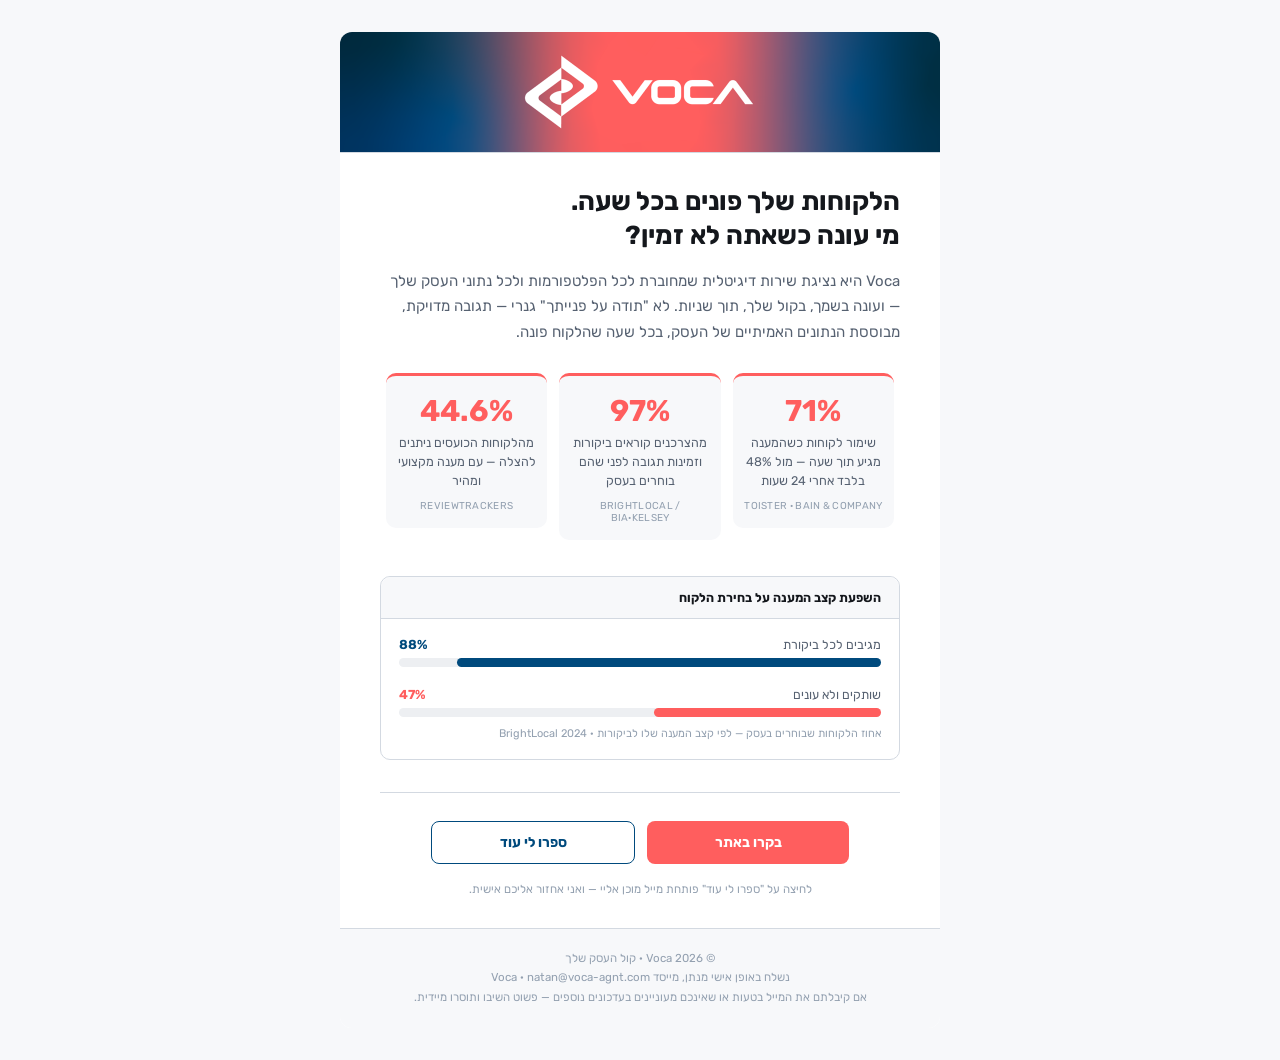
==== email/intro-email.html @ 7a6089db "Add intro email template with hero banner Co-Authored-By: Claude Sonnet 5 <noreply@anthropic.com>" ====
<!DOCTYPE html>
<html lang="he" dir="rtl" xmlns="http://www.w3.org/1999/xhtml" xmlns:v="urn:schemas-microsoft-com:vml" xmlns:o="urn:schemas-microsoft-com:office:office">
<head>
<meta charset="utf-8">
<meta name="viewport" content="width=device-width, initial-scale=1.0">
<meta http-equiv="X-UA-Compatible" content="IE=edge">
<title>Voca — הקול של כל עסק</title>
<!--[if mso]>
<style>
  table {border-collapse:collapse;}
  .fallback-font { font-family: Arial, sans-serif !important; }
</style>
<![endif]-->
<!--[if !mso]><!-->
<link rel="preconnect" href="https://fonts.googleapis.com">
<link rel="preconnect" href="https://fonts.gstatic.com" crossorigin>
<link rel="stylesheet" href="https://fonts.googleapis.com/css2?family=Rubik:wght@400;700&display=swap">
<!--<![endif]-->
<style>
  /* Email-safe reset. Many clients strip <style>, so every rule that matters
     is ALSO set inline below — this block is progressive enhancement only.
     Rubik loads where the client supports web fonts (Apple Mail, iOS, most
     Android); Gmail and Outlook desktop ignore it and fall back to Arial —
     that's a client limitation, not fixable from the HTML. */
  body, table, td { font-family: 'Rubik', Arial, Helvetica, sans-serif; }
  body { margin:0; padding:0; background:#F7F8FA; -webkit-text-size-adjust:100%; }
  img { border:0; display:block; }
  a { text-decoration:none; }
  @media only screen and (max-width:600px) {
    .container { width:100% !important; }
    .stack { display:block !important; width:100% !important; }
    .btn-cell { display:block !important; width:100% !important; padding:6px 0 !important; }
    .px { padding-left:20px !important; padding-right:20px !important; }
  }
</style>
</head>
<body style="margin:0; padding:0; background:#F7F8FA;">
<!-- Preheader (hidden preview text in inbox list) -->
<div style="display:none; max-height:0; overflow:hidden; mso-hide:all;">
  Voca עונה לכל לקוח, בכל שעה, בקול שלך — הנתונים שמוכיחים למה זה משנה.
</div>

<table role="presentation" width="100%" cellpadding="0" cellspacing="0" style="background:#F7F8FA;">
  <tr>
    <td align="center" style="padding:32px 16px;">

      <table role="presentation" class="container" width="600" cellpadding="0" cellspacing="0" style="width:600px; max-width:600px; background:#FFFFFF; border-radius:12px; overflow:hidden;">

        <!-- Header banner (replaces VOCA wordmark + tagline) -->
        <tr>
          <td align="center" valign="middle" height="120" style="height:120px; background:#004A7D; border-bottom:1px solid #D3D9E1;">
            <img src="hero-image.png" width="600" height="120" alt="Voca - קול העסק שלך" style="display:block; width:600px; height:120px; max-width:100%;">
          </td>
        </tr>

        <!-- Hero -->
        <tr>
          <td class="px" style="padding:32px 40px 8px;">
            <h1 style="margin:0; font-family:'Rubik',Arial,Helvetica,sans-serif; font-size:26px; line-height:1.3; font-weight:700; color:#14171C; text-align:right;">
              הלקוחות שלך פונים בכל שעה.<br>מי עונה כשאתה לא זמין?
            </h1>
          </td>
        </tr>
        <tr>
          <td class="px" style="padding:8px 40px 0;">
            <p style="margin:0; font-family:'Rubik',Arial,Helvetica,sans-serif; font-size:15px; line-height:1.7; color:#566171; text-align:right;">
              ‏Voca היא נציגת שירות דיגיטלית שמחוברת לכל הפלטפורמות ולכל נתוני העסק שלך — ועונה בשמך, בקול שלך, תוך שניות. לא "תודה על פנייתך" גנרי — תגובה מדויקת, מבוססת הנתונים האמיתיים של העסק, בכל שעה שהלקוח פונה.
            </p>
          </td>
        </tr>

        <!-- Stat strip -->
        <tr>
          <td class="px" style="padding:28px 40px 4px;">
            <table role="presentation" width="100%" cellpadding="0" cellspacing="0">
              <tr>
                <td class="stack" width="33%" valign="top" style="padding:0 6px 12px;">
                  <table role="presentation" width="100%" cellpadding="0" cellspacing="0">
                    <tr><td align="center" style="background:#F7F8FA; border-top:3px solid #FF5E5E; border-radius:10px; padding:20px 10px 16px;">
                      <div style="font-family:'Rubik',Arial,Helvetica,sans-serif; font-size:30px; font-weight:700; color:#FF5E5E; line-height:1;">71%</div>
                      <div style="font-family:'Rubik',Arial,Helvetica,sans-serif; font-size:12.5px; color:#566171; margin-top:8px; line-height:1.5;">שימור לקוחות כשהמענה מגיע תוך שעה — מול 48% בלבד אחרי 24 שעות</div>
                      <div style="font-family:'Rubik',Arial,Helvetica,sans-serif; font-size:10px; color:#93A0B0; margin-top:10px; letter-spacing:0.3px; text-transform:uppercase;">Toister · Bain &amp; Company</div>
                    </td></tr>
                  </table>
                </td>
                <td class="stack" width="33%" valign="top" style="padding:0 6px 12px;">
                  <table role="presentation" width="100%" cellpadding="0" cellspacing="0">
                    <tr><td align="center" style="background:#F7F8FA; border-top:3px solid #FF5E5E; border-radius:10px; padding:20px 10px 16px;">
                      <div style="font-family:'Rubik',Arial,Helvetica,sans-serif; font-size:30px; font-weight:700; color:#FF5E5E; line-height:1;">97%</div>
                      <div style="font-family:'Rubik',Arial,Helvetica,sans-serif; font-size:12.5px; color:#566171; margin-top:8px; line-height:1.5;">מהצרכנים קוראים ביקורות וזמינות תגובה לפני שהם בוחרים בעסק</div>
                      <div style="font-family:'Rubik',Arial,Helvetica,sans-serif; font-size:10px; color:#93A0B0; margin-top:10px; letter-spacing:0.3px; text-transform:uppercase;">BrightLocal / BIA·Kelsey</div>
                    </td></tr>
                  </table>
                </td>
                <td class="stack" width="33%" valign="top" style="padding:0 6px 12px;">
                  <table role="presentation" width="100%" cellpadding="0" cellspacing="0">
                    <tr><td align="center" style="background:#F7F8FA; border-top:3px solid #FF5E5E; border-radius:10px; padding:20px 10px 16px;">
                      <div style="font-family:'Rubik',Arial,Helvetica,sans-serif; font-size:30px; font-weight:700; color:#FF5E5E; line-height:1;">44.6%</div>
                      <div style="font-family:'Rubik',Arial,Helvetica,sans-serif; font-size:12.5px; color:#566171; margin-top:8px; line-height:1.5;">מהלקוחות הכועסים ניתנים להצלה — עם מענה מקצועי ומהיר</div>
                      <div style="font-family:'Rubik',Arial,Helvetica,sans-serif; font-size:10px; color:#93A0B0; margin-top:10px; letter-spacing:0.3px; text-transform:uppercase;">ReviewTrackers</div>
                    </td></tr>
                  </table>
                </td>
              </tr>
            </table>
          </td>
        </tr>

        <!-- Dashboard-style research panel -->
        <tr>
          <td class="px" style="padding:20px 40px 4px;">
            <table role="presentation" width="100%" cellpadding="0" cellspacing="0" style="border:1px solid #D3D9E1; border-radius:10px;">
              <tr>
                <td align="right" style="padding:13px 18px; border-bottom:1px solid #D3D9E1; background:#F7F8FA; border-radius:10px 10px 0 0; font-family:'Rubik',Arial,Helvetica,sans-serif; font-size:12.5px; font-weight:700; color:#14171C;">השפעת קצב המענה על בחירת הלקוח</td>
              </tr>
              <tr>
                <td style="padding:18px 18px 6px;">
                  <table role="presentation" width="100%" cellpadding="0" cellspacing="0">
                    <tr>
                      <td align="right" style="font-family:'Rubik',Arial,Helvetica,sans-serif; font-size:12.5px; color:#566171; padding-bottom:6px;">מגיבים לכל ביקורת</td>
                      <td align="left" style="font-family:'Rubik',Arial,Helvetica,sans-serif; font-size:13px; font-weight:700; color:#004A7D; padding-bottom:6px; white-space:nowrap;">88%</td>
                    </tr>
                  </table>
                  <table role="presentation" width="100%" cellpadding="0" cellspacing="0" style="background:#EDEFF2; border-radius:5px;">
                    <tr>
                      <td width="88%" style="background:#004A7D; border-radius:5px; font-size:1px; line-height:9px;">&nbsp;</td>
                      <td style="font-size:1px; line-height:9px;">&nbsp;</td>
                    </tr>
                  </table>
                </td>
              </tr>
              <tr>
                <td style="padding:14px 18px 8px;">
                  <table role="presentation" width="100%" cellpadding="0" cellspacing="0">
                    <tr>
                      <td align="right" style="font-family:'Rubik',Arial,Helvetica,sans-serif; font-size:12.5px; color:#566171; padding-bottom:6px;">שותקים ולא עונים</td>
                      <td align="left" style="font-family:'Rubik',Arial,Helvetica,sans-serif; font-size:13px; font-weight:700; color:#FF5E5E; padding-bottom:6px; white-space:nowrap;">47%</td>
                    </tr>
                  </table>
                  <table role="presentation" width="100%" cellpadding="0" cellspacing="0" style="background:#EDEFF2; border-radius:5px;">
                    <tr>
                      <td width="47%" style="background:#FF5E5E; border-radius:5px; font-size:1px; line-height:9px;">&nbsp;</td>
                      <td style="font-size:1px; line-height:9px;">&nbsp;</td>
                    </tr>
                  </table>
                </td>
              </tr>
              <tr>
                <td style="padding:0 18px 16px;">
                  <div style="font-family:'Rubik',Arial,Helvetica,sans-serif; font-size:11px; color:#93A0B0; line-height:1.6;">אחוז הלקוחות שבוחרים בעסק — לפי קצב המענה שלו לביקורות · BrightLocal 2024</div>
                </td>
              </tr>
            </table>
          </td>
        </tr>

        <!-- Divider -->
        <tr><td style="padding:28px 40px 0;"><div style="border-top:1px solid #D3D9E1;"></div></td></tr>

        <!-- CTA buttons -->
        <tr>
          <td class="px" align="center" style="padding:28px 40px 8px;">
            <table role="presentation" cellpadding="0" cellspacing="0">
              <tr>
                <td class="btn-cell" style="padding:0 6px;">
                  <a href="https://voca-agnt.com" target="_blank"
                     style="display:inline-block; min-width:150px; text-align:center; background:#FF5E5E; color:#FFFFFF; font-family:'Rubik',Arial,Helvetica,sans-serif; font-size:14px; font-weight:700; padding:13px 26px; border-radius:8px;">
                    בקרו באתר
                  </a>
                </td>
                <td class="btn-cell" style="padding:0 6px;">
                  <a href="mailto:natan@voca-agnt.com?subject=%D7%9E%D7%A2%D7%95%D7%A0%D7%99%D7%99%D7%9F%20%D7%9C%D7%A9%D7%9E%D7%95%D7%A2%20%D7%A2%D7%95%D7%93%20%D7%A2%D7%9C%20Voca&amp;body=%D7%94%D7%99%D7%99%20%D7%A0%D7%AA%D7%9F%2C%0D%0A%0D%0A%D7%A8%D7%90%D7%99%D7%AA%D7%99%20%D7%90%D7%AA%20%D7%94%D7%9E%D7%99%D7%99%D7%9C%20%D7%A2%D7%9C%20Voca%20%D7%95%D7%90%D7%A9%D7%9E%D7%97%20%D7%9C%D7%A9%D7%9E%D7%95%D7%A2%20%D7%A2%D7%95%D7%93%20%D7%A4%D7%A8%D7%98%D7%99%D7%9D.%0D%0A%0D%0A%D7%AA%D7%95%D7%93%D7%94%21"
                     target="_blank"
                     style="display:inline-block; min-width:150px; text-align:center; background:#FFFFFF; color:#004A7D; font-family:'Rubik',Arial,Helvetica,sans-serif; font-size:14px; font-weight:700; padding:12px 26px; border-radius:8px; border:1px solid #004A7D;">
                    ספרו לי עוד
                  </a>
                </td>
              </tr>
            </table>
          </td>
        </tr>
        <tr>
          <td align="center" style="padding:10px 40px 32px;">
            <div style="font-family:'Rubik',Arial,Helvetica,sans-serif; font-size:11.5px; color:#93A0B0;">לחיצה על "ספרו לי עוד" פותחת מייל מוכן אליי — ואני אחזור אליכם אישית.</div>
          </td>
        </tr>

        <!-- Footer -->
        <tr>
          <td align="center" style="background:#F7F8FA; padding:20px 24px; border-top:1px solid #D3D9E1;">
            <div style="font-family:'Rubik',Arial,Helvetica,sans-serif; font-size:11.5px; color:#93A0B0; line-height:1.7;">
              © 2026 Voca · קול העסק שלך<br>
              נשלח באופן אישי מנתן, מייסד Voca · natan@voca-agnt.com<br>
              אם קיבלתם את המייל בטעות או שאינכם מעוניינים בעדכונים נוספים — פשוט השיבו ותוסרו מיידית.
            </div>
          </td>
        </tr>

      </table>
    </td>
  </tr>
</table>
</body>
</html>
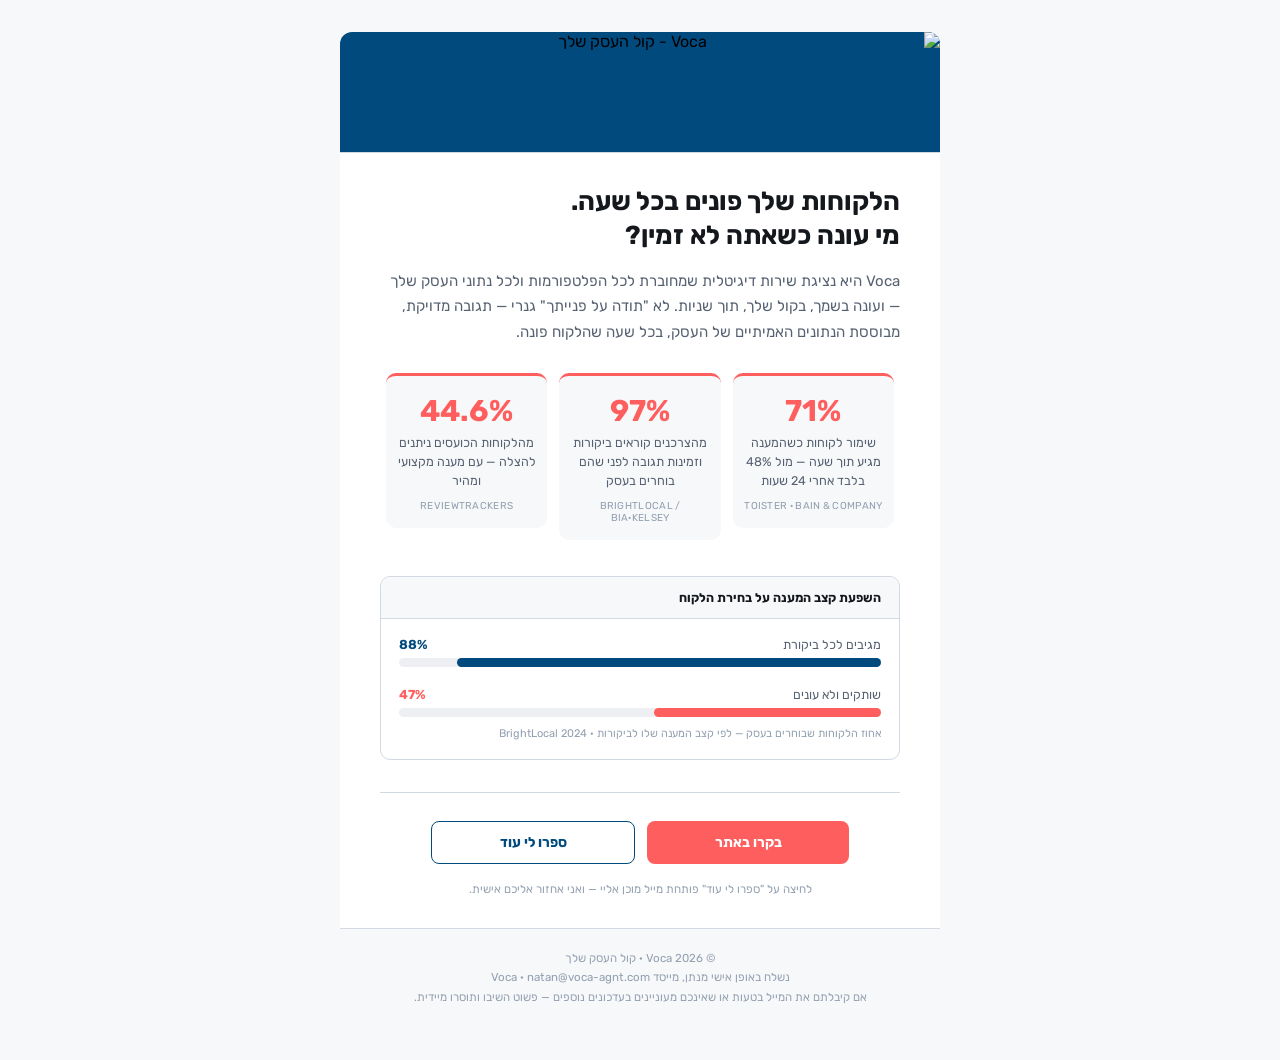
==== commit f9c48e8a: "Point hero banner at live GitHub Pages URL Co-Authored-By: Claude Sonnet 5 <noreply@anthropic.com>" ====
--- a/email/intro-email.html
+++ b/email/intro-email.html
@@ -49,7 +49,7 @@
         <!-- Header banner (replaces VOCA wordmark + tagline) -->
         <tr>
           <td align="center" valign="middle" height="120" style="height:120px; background:#004A7D; border-bottom:1px solid #D3D9E1;">
-            <img src="hero-image.png" width="600" height="120" alt="Voca - קול העסק שלך" style="display:block; width:600px; height:120px; max-width:100%;">
+            <img src="https://voca-agnt.com/email/hero-image.png" width="600" height="120" alt="Voca - קול העסק שלך" style="display:block; width:600px; height:120px; max-width:100%;">
           </td>
         </tr>
 
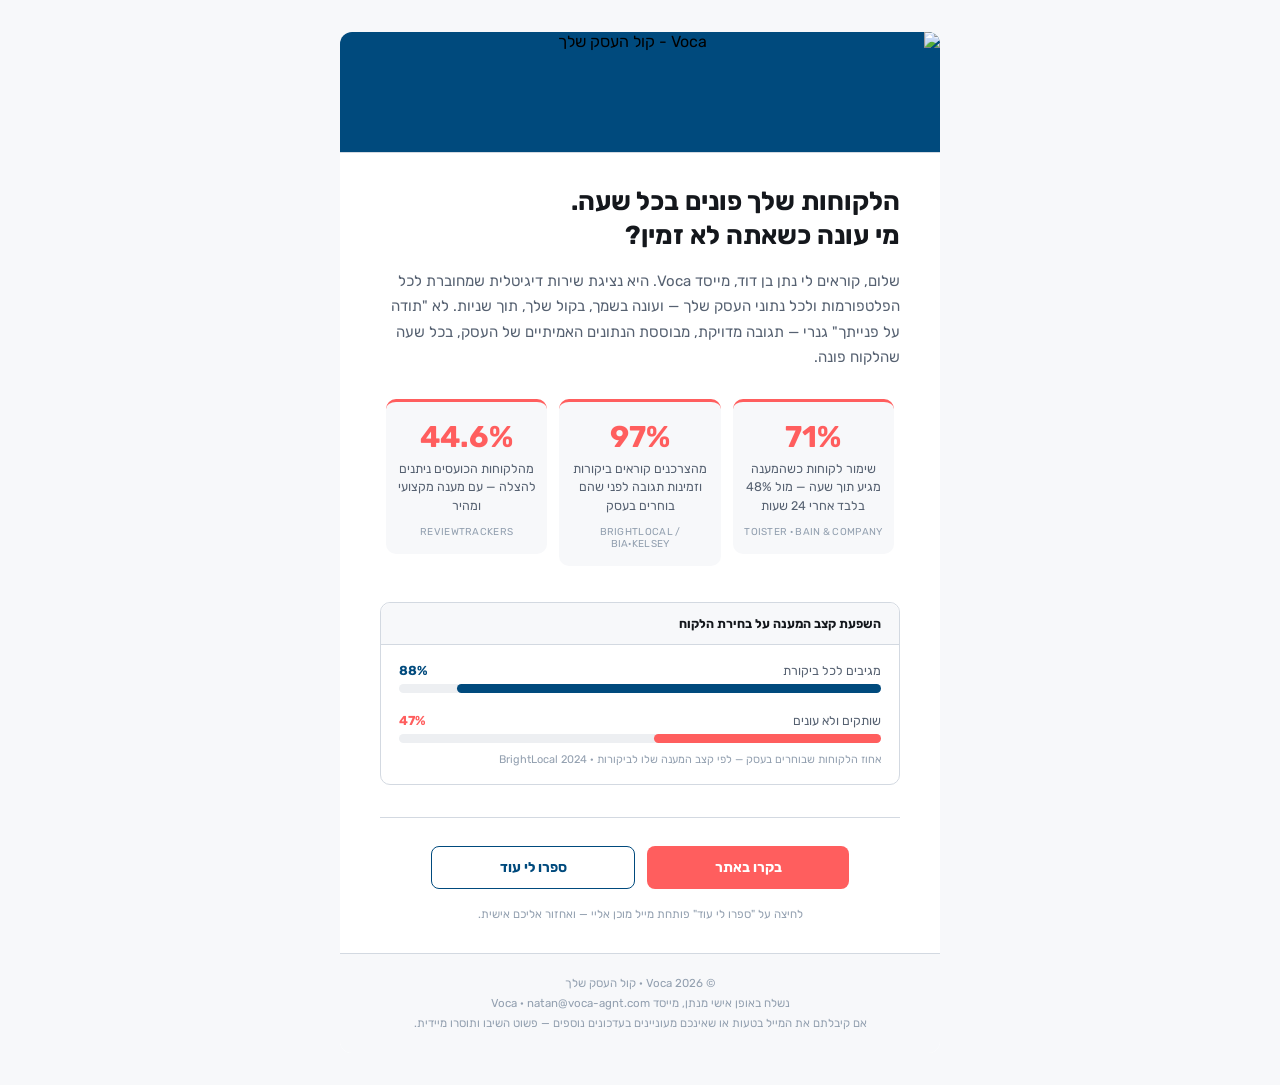
==== commit 9ee166c7: "Restyle dashboard section as a tilting 3D app window; polish intro email - Dashboard section now rea" ====
--- a/email/intro-email.html
+++ b/email/intro-email.html
@@ -31,6 +31,8 @@
     .stack { display:block !important; width:100% !important; }
     .btn-cell { display:block !important; width:100% !important; padding:6px 0 !important; }
     .px { padding-left:20px !important; padding-right:20px !important; }
+    .hero-cell { height:auto !important; }
+    .hero-img { height:auto !important; }
   }
 </style>
 </head>
@@ -40,16 +42,16 @@
   Voca עונה לכל לקוח, בכל שעה, בקול שלך — הנתונים שמוכיחים למה זה משנה.
 </div>
 
-<table role="presentation" width="100%" cellpadding="0" cellspacing="0" style="background:#F7F8FA;">
+<table dir="rtl" role="presentation" width="100%" cellpadding="0" cellspacing="0" style="background:#F7F8FA;">
   <tr>
     <td align="center" style="padding:32px 16px;">
 
-      <table role="presentation" class="container" width="600" cellpadding="0" cellspacing="0" style="width:600px; max-width:600px; background:#FFFFFF; border-radius:12px; overflow:hidden;">
+      <table dir="rtl" role="presentation" class="container" width="600" cellpadding="0" cellspacing="0" style="width:600px; max-width:600px; background:#FFFFFF; border-radius:12px; overflow:hidden;">
 
         <!-- Header banner (replaces VOCA wordmark + tagline) -->
         <tr>
-          <td align="center" valign="middle" height="120" style="height:120px; background:#004A7D; border-bottom:1px solid #D3D9E1;">
-            <img src="https://voca-agnt.com/email/hero-image.png" width="600" height="120" alt="Voca - קול העסק שלך" style="display:block; width:600px; height:120px; max-width:100%;">
+          <td align="center" valign="middle" height="120" class="hero-cell" style="height:120px; background:#004A7D; border-bottom:1px solid #D3D9E1;">
+            <img src="https://voca-agnt.com/email/hero-image.png" width="600" height="120" alt="Voca - קול העסק שלך" class="hero-img" style="display:block; width:600px; height:120px; max-width:100%;">
           </td>
         </tr>
 
@@ -64,7 +66,7 @@
         <tr>
           <td class="px" style="padding:8px 40px 0;">
             <p style="margin:0; font-family:'Rubik',Arial,Helvetica,sans-serif; font-size:15px; line-height:1.7; color:#566171; text-align:right;">
-              ‏Voca היא נציגת שירות דיגיטלית שמחוברת לכל הפלטפורמות ולכל נתוני העסק שלך — ועונה בשמך, בקול שלך, תוך שניות. לא "תודה על פנייתך" גנרי — תגובה מדויקת, מבוססת הנתונים האמיתיים של העסק, בכל שעה שהלקוח פונה.
+              ‏שלום, קוראים לי נתן בן דוד, מייסד Voca. היא נציגת שירות דיגיטלית שמחוברת לכל הפלטפורמות ולכל נתוני העסק שלך — ועונה בשמך, בקול שלך, תוך שניות. לא "תודה על פנייתך" גנרי — תגובה מדויקת, מבוססת הנתונים האמיתיים של העסק, בכל שעה שהלקוח פונה.
             </p>
           </td>
         </tr>
@@ -72,10 +74,10 @@
         <!-- Stat strip -->
         <tr>
           <td class="px" style="padding:28px 40px 4px;">
-            <table role="presentation" width="100%" cellpadding="0" cellspacing="0">
+            <table dir="rtl" role="presentation" width="100%" cellpadding="0" cellspacing="0">
               <tr>
                 <td class="stack" width="33%" valign="top" style="padding:0 6px 12px;">
-                  <table role="presentation" width="100%" cellpadding="0" cellspacing="0">
+                  <table dir="rtl" role="presentation" width="100%" cellpadding="0" cellspacing="0">
                     <tr><td align="center" style="background:#F7F8FA; border-top:3px solid #FF5E5E; border-radius:10px; padding:20px 10px 16px;">
                       <div style="font-family:'Rubik',Arial,Helvetica,sans-serif; font-size:30px; font-weight:700; color:#FF5E5E; line-height:1;">71%</div>
                       <div style="font-family:'Rubik',Arial,Helvetica,sans-serif; font-size:12.5px; color:#566171; margin-top:8px; line-height:1.5;">שימור לקוחות כשהמענה מגיע תוך שעה — מול 48% בלבד אחרי 24 שעות</div>
@@ -84,7 +86,7 @@
                   </table>
                 </td>
                 <td class="stack" width="33%" valign="top" style="padding:0 6px 12px;">
-                  <table role="presentation" width="100%" cellpadding="0" cellspacing="0">
+                  <table dir="rtl" role="presentation" width="100%" cellpadding="0" cellspacing="0">
                     <tr><td align="center" style="background:#F7F8FA; border-top:3px solid #FF5E5E; border-radius:10px; padding:20px 10px 16px;">
                       <div style="font-family:'Rubik',Arial,Helvetica,sans-serif; font-size:30px; font-weight:700; color:#FF5E5E; line-height:1;">97%</div>
                       <div style="font-family:'Rubik',Arial,Helvetica,sans-serif; font-size:12.5px; color:#566171; margin-top:8px; line-height:1.5;">מהצרכנים קוראים ביקורות וזמינות תגובה לפני שהם בוחרים בעסק</div>
@@ -93,7 +95,7 @@
                   </table>
                 </td>
                 <td class="stack" width="33%" valign="top" style="padding:0 6px 12px;">
-                  <table role="presentation" width="100%" cellpadding="0" cellspacing="0">
+                  <table dir="rtl" role="presentation" width="100%" cellpadding="0" cellspacing="0">
                     <tr><td align="center" style="background:#F7F8FA; border-top:3px solid #FF5E5E; border-radius:10px; padding:20px 10px 16px;">
                       <div style="font-family:'Rubik',Arial,Helvetica,sans-serif; font-size:30px; font-weight:700; color:#FF5E5E; line-height:1;">44.6%</div>
                       <div style="font-family:'Rubik',Arial,Helvetica,sans-serif; font-size:12.5px; color:#566171; margin-top:8px; line-height:1.5;">מהלקוחות הכועסים ניתנים להצלה — עם מענה מקצועי ומהיר</div>
@@ -109,19 +111,19 @@
         <!-- Dashboard-style research panel -->
         <tr>
           <td class="px" style="padding:20px 40px 4px;">
-            <table role="presentation" width="100%" cellpadding="0" cellspacing="0" style="border:1px solid #D3D9E1; border-radius:10px;">
+            <table dir="rtl" role="presentation" width="100%" cellpadding="0" cellspacing="0" style="border:1px solid #D3D9E1; border-radius:10px;">
               <tr>
                 <td align="right" style="padding:13px 18px; border-bottom:1px solid #D3D9E1; background:#F7F8FA; border-radius:10px 10px 0 0; font-family:'Rubik',Arial,Helvetica,sans-serif; font-size:12.5px; font-weight:700; color:#14171C;">השפעת קצב המענה על בחירת הלקוח</td>
               </tr>
               <tr>
                 <td style="padding:18px 18px 6px;">
-                  <table role="presentation" width="100%" cellpadding="0" cellspacing="0">
+                  <table dir="rtl" role="presentation" width="100%" cellpadding="0" cellspacing="0">
                     <tr>
                       <td align="right" style="font-family:'Rubik',Arial,Helvetica,sans-serif; font-size:12.5px; color:#566171; padding-bottom:6px;">מגיבים לכל ביקורת</td>
                       <td align="left" style="font-family:'Rubik',Arial,Helvetica,sans-serif; font-size:13px; font-weight:700; color:#004A7D; padding-bottom:6px; white-space:nowrap;">88%</td>
                     </tr>
                   </table>
-                  <table role="presentation" width="100%" cellpadding="0" cellspacing="0" style="background:#EDEFF2; border-radius:5px;">
+                  <table dir="rtl" role="presentation" width="100%" cellpadding="0" cellspacing="0" style="background:#EDEFF2; border-radius:5px;">
                     <tr>
                       <td width="88%" style="background:#004A7D; border-radius:5px; font-size:1px; line-height:9px;">&nbsp;</td>
                       <td style="font-size:1px; line-height:9px;">&nbsp;</td>
@@ -131,13 +133,13 @@
               </tr>
               <tr>
                 <td style="padding:14px 18px 8px;">
-                  <table role="presentation" width="100%" cellpadding="0" cellspacing="0">
+                  <table dir="rtl" role="presentation" width="100%" cellpadding="0" cellspacing="0">
                     <tr>
                       <td align="right" style="font-family:'Rubik',Arial,Helvetica,sans-serif; font-size:12.5px; color:#566171; padding-bottom:6px;">שותקים ולא עונים</td>
                       <td align="left" style="font-family:'Rubik',Arial,Helvetica,sans-serif; font-size:13px; font-weight:700; color:#FF5E5E; padding-bottom:6px; white-space:nowrap;">47%</td>
                     </tr>
                   </table>
-                  <table role="presentation" width="100%" cellpadding="0" cellspacing="0" style="background:#EDEFF2; border-radius:5px;">
+                  <table dir="rtl" role="presentation" width="100%" cellpadding="0" cellspacing="0" style="background:#EDEFF2; border-radius:5px;">
                     <tr>
                       <td width="47%" style="background:#FF5E5E; border-radius:5px; font-size:1px; line-height:9px;">&nbsp;</td>
                       <td style="font-size:1px; line-height:9px;">&nbsp;</td>
@@ -160,7 +162,7 @@
         <!-- CTA buttons -->
         <tr>
           <td class="px" align="center" style="padding:28px 40px 8px;">
-            <table role="presentation" cellpadding="0" cellspacing="0">
+            <table dir="rtl" role="presentation" cellpadding="0" cellspacing="0">
               <tr>
                 <td class="btn-cell" style="padding:0 6px;">
                   <a href="https://voca-agnt.com" target="_blank"
@@ -181,7 +183,7 @@
         </tr>
         <tr>
           <td align="center" style="padding:10px 40px 32px;">
-            <div style="font-family:'Rubik',Arial,Helvetica,sans-serif; font-size:11.5px; color:#93A0B0;">לחיצה על "ספרו לי עוד" פותחת מייל מוכן אליי — ואני אחזור אליכם אישית.</div>
+            <div style="font-family:'Rubik',Arial,Helvetica,sans-serif; font-size:11.5px; color:#93A0B0;">לחיצה על "ספרו לי עוד" פותחת מייל מוכן אליי — ואחזור אליכם אישית.</div>
           </td>
         </tr>
 
